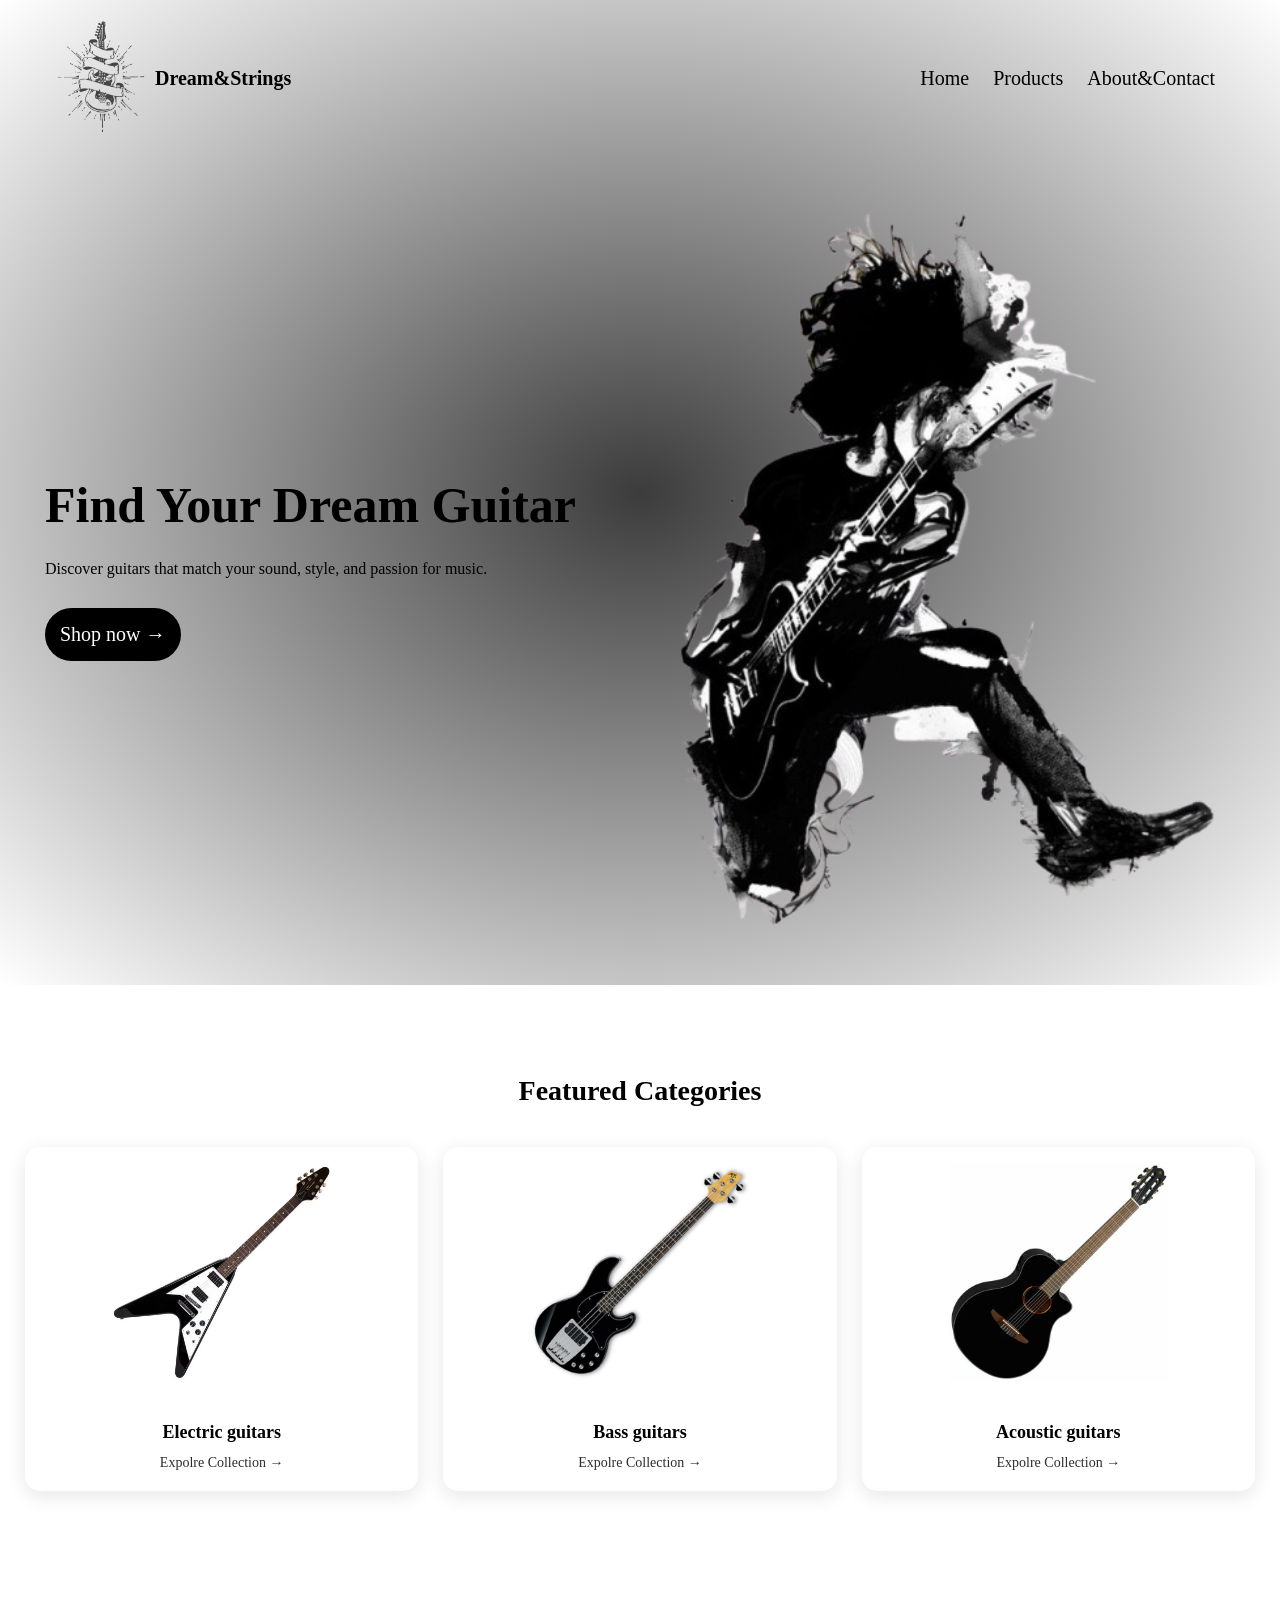
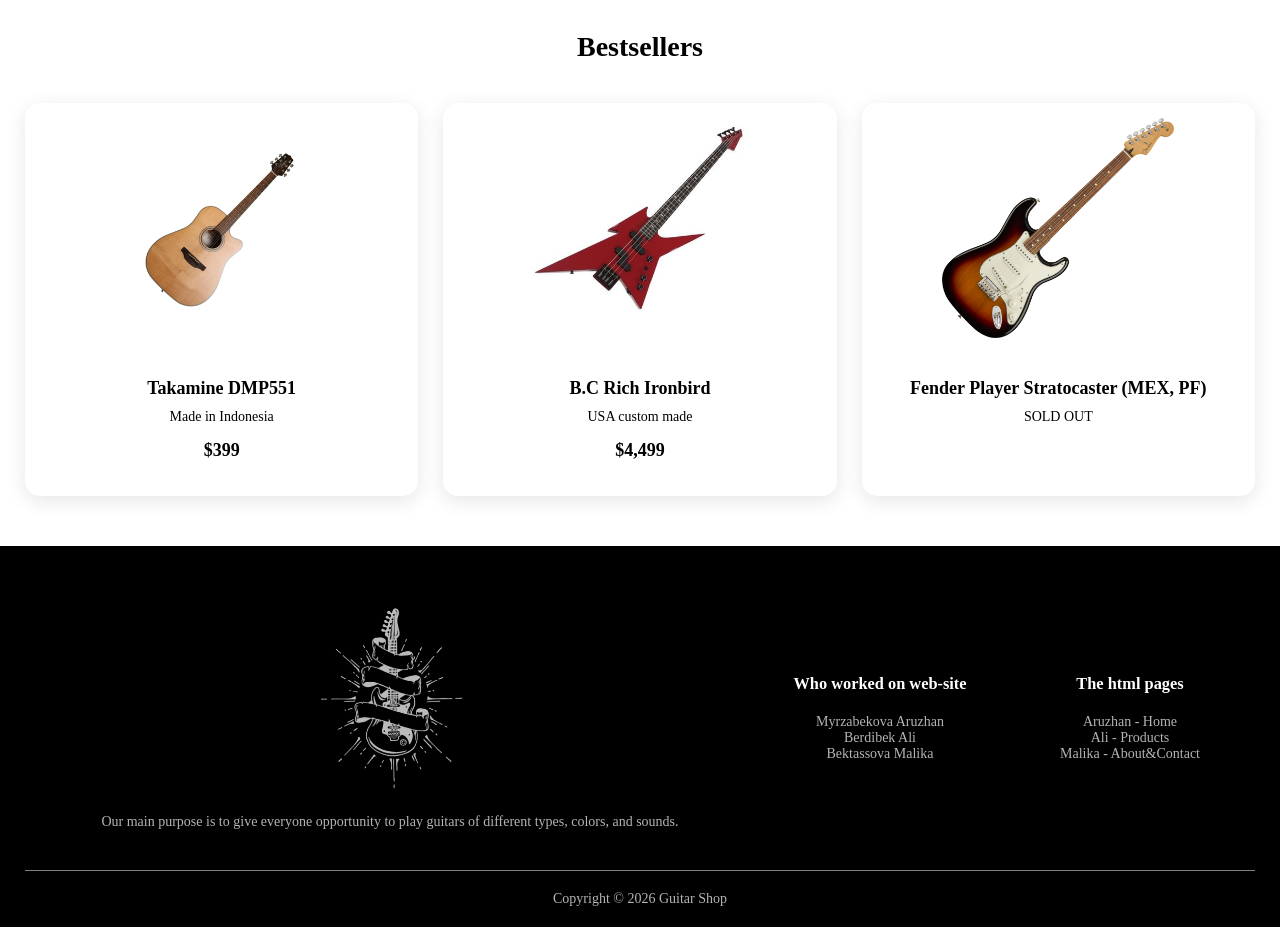
==== Guitar Shop/index.html @ 0321d76e "BlaBla" ====
<!DOCTYPE html>
<html lang="en">

<head>
  <meta charset="UTF-8">
  <title>Guitar shop - Home</title>
  <link rel="stylesheet" href="style1.css">
  <link rel="stylesheet" href="responsive.css">
  
</head>
<body>
  <header class="header">
    <div class="container">
      <div class="navbar">
        <div class="logo">
          <img src="images/logo.png" width="110px" alt="Guitar shop logo">
        </div>
        <h3 class="logo-name">Dream&Strings</h3>
        <nav>
          <ul>
            <li><a href="index.html.html" class="active">Home</a></li>
            <li><a href="products.html">Products</a></li>
            <li><a href="about&contact.html">About&Contact</a></li>
          </ul>
        </nav>
      </div>
      <section class="hero">
        <div class="row">
          <div class="hero-text">
            <h1>Find Your Dream Guitar</h1>
            <p>Discover guitars that match your sound, style, and passion for music.</p>
            <a href="products.html" class="btn"> Shop now &#8594;</a>
          </div>
          <div class="hero-image">
            <img src="images/image1.png">
          </div>
        </div>
      </section>
    </div>
  </header>
  <section class="featured-categories">
    <div class="container">
      <h2 class="title">Featured Categories</h2>
      <div class="category-grid">
        <article class="category-card">
          <a href="products.html#electric" class="category-image">
            <img src="images/category1.webp">
          </a>
          <div class="category-info">
            <h3>Electric guitars</h3>
            <a href="products.html#electric" class="category-link">Expolre Collection &#8594;</a>
          </div>
        </article>
        <article class="category-card">
          <a href="products.html#bass" class="category-image">
            <img src="images/category3.jpeg">
          </a>
          <div class="category-info">
            <h3>Bass guitars</h3>
            <a href="products.html#bass" class="category-link">Expolre Collection &#8594;</a>
          </div>
        </article>
        <article class="category-card">
          <a href="products.html#acoustic" class="category-image">
            <img src="images/category2.webp">
          </a>
          <div class="category-info">
            <h3>Acoustic guitars</h3>
            <a href="products.html#acoustic" class="category-link">Expolre Collection &#8594;</a>
          </div>
        </article>
      </div>
    </div>
  </section>
  <section class="bestsellers">
    <div class="container">
      <h2 class="title">Bestsellers</h2>
      <div class="product-grid">
        <article class="product-card">
          <a href="products.html#takamine" class="product-image">
            <img src="images/acoustic1.jpg" alt="takamine">
          </a>

          <div class="product-info">
            <h3>Takamine DMP551</h3>
            <p class="product-type">Made in Indonesia</p>
            <p class="product-price">$399</p>
          </div>
        </article>
        <article class="product-card" >
          <a href="products.html#bcrich" class="product-image">
            <img src="images/bass1.jpg" alt="bcrich">
          </a>

          <div class="product-info">
            <h3>B.C Rich Ironbird</h3>
            <p class="product-type">USA custom made</p>
            <p class="product-price">$4,499</p>

          </div>
        </article>
        <article class="product-card">
          <a href="products.html#electric" class="product-image">
            <img src="images/product1.jpeg" alt="fender">
          </a>
          <div class="product-info">
            <h3>Fender Player Stratocaster (MEX, PF)</h3>
            <p class="product-type">SOLD OUT</p>
          </div>
        </article>
      </div>
    </div>
  </section>
  <footer class="footer">
    <div class="container">
      <div class="row">
        <div class="footer-col-1">
          <img src="images/logo-inverted.png" width="125px">
          <p>Our main purpose is to give everyone opportunity to play guitars of different types, colors, and sounds.
          </p>
        </div>
        <div class="footer-col-2">
          <h3>Who worked on web-site</h3>
          <ul>
            <li>Myrzabekova Aruzhan</li>
            <li>Berdibek Ali</li>
            <li>Bektassova Malika</li>
          </ul>
        </div>
        <div class="footer-col-3">
          <h3>The html pages</h3>
          <ul>
            <li>Aruzhan - Home</li>
            <li>Ali - Products</li>
            <li>Malika - About&Contact</li>
          </ul>
        </div>
      </div>
      <hr>
      <p class="copyright">Copyright &copy 2026 Guitar Shop</p>
    </div>
  </footer>
</body>

</html>
---- Guitar Shop/style1.css ----
* {
  margin: 0;
  padding: 0;
  box-sizing: border-box;
}

html {
  scroll-behavior: smooth;
}

.navbar {
  display: flex;
  align-items: center;
  padding: 20px;
}

nav {
  flex: 1;
  text-align: right;
}

nav ul {
  display: inline-block;
  list-style-type: none;
}

nav ul li {
  display: inline-block;
  margin-right: 20px;
}

a {
  text-decoration: none;
  color: black;
  font-size: 20px;
}

.logo-name {
  font-size: 20px;
}

p {
  color: black;
}

.container {
  max-width: 1300px;
  margin: auto;
  padding-left: 25px;
  padding-right: 25px;
}

.row {
  display: flex;
  align-items: center;
  flex-wrap: wrap;
  justify-content: space-around;
}

.hero-section {
  padding: 30px 0 50px;
}

.hero {
  flex-basis: 50%;
  min-width: 300px;
}

.hero-text {
  padding-right: 30px;
}

.hero-image img {
  max-width: 100%;
  width: 100%;
  padding: 50px 0;
  margin: 0 auto;
  object-fit: contain;
}

.hero h1 {
  font-size: 50px;
  margin: 25px 0;
  line-height: 60px;
}

.btn {
  display: inline-block;
  background: black;
  color: white;
  padding: 15px;
  margin: 30px 0;
  border-radius: 30px;
}

.btn:hover {
  background: rgb(57, 56, 56);
  transform: translateY(-3px);
}

.header {
  background: radial-gradient(rgb(61, 60, 60), rgb(255, 255, 255));
}

.featured-categories {
  padding: 50px 0;
}

.category-grid {
  display: grid;
  grid-template-columns: repeat(3, minmax(0, 1fr));
  gap: 25px;
}

.category-card {
  border-radius: 15px;
  overflow: hidden;
  transition: transform 0.2s, box-shadow 0.2s;
  box-shadow: 0 5px 20px rgba(0, 0, 0, 0.1);
}

.category-card:hover {
  transform: translateY(-5px);
  box-shadow: 0 5px 20px rgba(0, 0, 0, 0.2);
}

.category-image {
  display: block;
  padding: 15px;
}

.category-image img {
  width: 100%;
  height: 220px;
  object-fit: contain;
}

.category-info {
  padding: 20px;
  text-align: center;
}

.category-info h3 {
  font-size: 18px;
  margin-bottom: 10px;
}

.category-link {
  display: inline-block;
  font-size: 14px;
  color: #2d2d2d;
  transition: color 0.2s;
}

.category-link:hover {
  color: #434242;
}

.title {
  text-align: center;
  margin: 40px 0;
  font-size: 28px;
  font-weight: bold;
  position: relative;
}

.bestsellers {
  padding: 50px 0;
}

.product-grid {
  display: grid;
  grid-template-columns: repeat(3, minmax(0, 1fr));
  gap: 25px;
}

.product-card {
  border-radius: 15px;
  overflow: hidden;
  transition: transform 0.2s, box-shadow 0.2s;
  box-shadow: 0 5px 20px rgba(0, 0, 0, 0.1);
}

.product-card:hover {
  transform: translateY(-5px);
  box-shadow: 0 5px 20px rgba(0, 0, 0, 0.2);
}

.product-image {
  display: block;
  padding: 15px;
}

.product-image img {
  width: 100%;
  height: 220px;
  object-fit: contain;
}

.product-info {
  padding: 20px;
  text-align: center;
  display: flex;
  flex-direction: column;
  align-items: center;
}

.product-info h3 {
  font-size: 18px;
  margin-bottom: 10px;
}

.product-type {
  font-size: 14px;
  margin-bottom: 15px;
}

.product-price {
  font-size: 18px;
  font-weight: bold;
  margin-bottom: 15px;
}

.eguitar,
.acoustic,
.bass {
  text-align: center;
}

.product-btn:hover {
  background: rgb(57, 56, 56);
  transform: translateY(-2px);
}

.footer {
  background: black;
  color: rgb(181, 180, 180);
  font-size: 14px;
  padding: 60px 0 20px;
}

.footer p {
  color: rgb(181, 180, 180);
}

.footer h3 {
  color: white;
  margin-bottom: 20px;
}

.footer-col-1,
.footer-col-2,
.footer-col-3 {
  min-width: 250px;
  margin-bottom: 20px;
}

.footer-col-1 {
  flex: 1;
  text-align: center;
}

.footer-col-1 img {
  width: 180px;
  margin-bottom: 20px;
}

.footer-col-2,
.footer-col-3 {
  flex-basis: 12%;
  text-align: center;
}

ul {
  list-style-type: none;
}

.copyright {
  text-align: center;
}

.footer hr {
  border: none;
  background: gray;
  height: 1px;
  margin: 20px 0;
}

.about-section,
.story-section,
.team-section,
.contact-section {
  padding: 50px 0;
}

.about-row {
  display: grid;
  grid-template-columns: 1fr 1fr;
  gap: 40px;
  align-items: center;
  margin-top: 30px;
}

.about-row img {
  width: 100%;
  border-radius: 15px;
  box-shadow: 0 5px 20px rgba(0, 0, 0, 0.1);
}

.about-text h3 {
  font-size: 26px;
  margin-bottom: 15px;
}

.about-text p {
  font-size: 16px;
  line-height: 1.7;
  margin-bottom: 12px;
}

.story-section {
  background-color: black;
  color: white;
}

.story-section .title {
  color: white;
}

.history-list {
  list-style: none;
  padding: 0;
  margin-top: 30px;
  border-left: 2px solid white;
}

.history-list li {
  padding-left: 25px;
  margin-bottom: 25px;
  position: relative;
}

.history-list li::before {
  content: "";
  position: absolute;
  left: -8px;
  top: 5px;
  width: 14px;
  height: 14px;
  background-color: white;
  border-radius: 50%;
}

.history-list strong {
  display: block;
  font-size: 20px;
  margin-bottom: 5px;
  color: white;
}

.story-section .history-list span {
  color: #b5b4b4;
}

.team-grid {
  display: grid;
  grid-template-columns: repeat(3, minmax(0, 1fr));
  gap: 25px;
  margin-top: 30px;
}

.team-card {
  border-radius: 15px;
  overflow: hidden;
  transition: transform 0.2s, box-shadow 0.2s;
  box-shadow: 0 5px 20px rgba(0, 0, 0, 0.1);
  padding: 25px;
  text-align: center;
}

.team-card:hover {
  transform: translateY(-5px);
  box-shadow: 0 5px 20px rgba(0, 0, 0, 0.2);
}

.team-card img {
  width: 130px;
  height: 130px;
  border-radius: 50%;
  object-fit: cover;
  margin-bottom: 15px;
}

.team-card h3 {
  font-size: 18px;
  margin-bottom: 8px;
}

.team-card .role {
  font-size: 14px;
  font-style: italic;
  margin-bottom: 10px;
  color: #434242;
}

.team-card p {
  font-size: 14px;
  line-height: 1.6;
}

.contact-row {
  display: grid;
  grid-template-columns: 1fr 1fr;
  gap: 50px;
  margin-top: 30px;
}

.contact-details h3 {
  font-size: 22px;
  margin-bottom: 20px;
}

.contact-details p {
  font-size: 16px;
  line-height: 1.7;
  margin-bottom: 12px;
}

.feedback-form {
  display: flex;
  flex-direction: column;
  gap: 10px;
  background: white;
  padding: 30px;
  border-radius: 15px;
  box-shadow: 0 5px 20px rgba(0, 0, 0, 0.1);
}

.feedback-form h3 {
  font-size: 22px;
  margin-bottom: 10px;
}

.feedback-form label {
  font-size: 14px;
  font-weight: bold;
}

.feedback-form input,
.feedback-form select,
.feedback-form textarea {
  padding: 12px;
  border: 1px solid #ccc;
  border-radius: 10px;
  font-family: inherit;
  font-size: 15px;
}

.feedback-form input:focus,
.feedback-form select:focus,
.feedback-form textarea:focus {
  outline: none;
  border-color: black;
}

.feedback-form textarea {
  resize: vertical;
}
---- Guitar Shop/responsive.css ----
@media (max-width:900px){
  .container {
    padding-left: 20px;
    padding-right: 20px;
  }
  nav ul li {
    margin-right: 12px;
  }
  .navbar {
    padding: 15px;
  }
  nav a {
    font-size: 17px;
  }
  .hero h1 {
    font-size: 40px;
    line-height: 48px;
  }
  .hero-text {
    flex: 1 1 45%;
  }
  .hero-image {
    flex: 1 1 45%;
  }
  .hero-image img {
    width: 100%;
    padding: 25px 0;
  }
  .category-grid {
    grid-template-columns: repeat(2, minmax(0, 1fr));
    gap: 20px;
  }
  .product-grid {
    grid-template-columns: repeat(2, minmax(0, 1fr));
    gap: 20px;
  }
  .product-image img {
    height: 200px;
  }
  .footer-col-1,.footer-col-2,.footer-col-3{
    min-width: 200px;
  }
}
@media (max-width:600px){
  .container {
    padding-left: 15px;
    padding-right: 15px;
  }
  .navbar {
    flex-direction: column;
    padding: 15px 10px;
  }
  .logo img {
    width: 90px;
  }
  .logo-name {
    font-size: 20px;
    margin-top: 5px;
  }
  nav{
    width: 100%;
    text-align: center;
    margin-top: 15px;
  }
  nav ul {
    display: flex;
    justify-content: center;
    flex-wrap: wrap;
    gap: 10px;
  }
  nav ul li {
    margin-right: 0;
  }
  nav a {
    font-size: 15px;
  }
  .row {
    flex-direction: column;
    align-items: center;
  }
  .hero-text {
    width: 100%;
    padding-right: 0;
    text-align: center;
  }
  .hero h1{
    font-size: 32px;
    line-height: 40px;
    margin: 20px 0;
  }
  .hero p{
    font-size: 15px;
    line-height: 1.6;
  }
  .hero-image {
    width: 100%;
  }
  .hero-image img {
    width: 100%;
    max-width: 400px;
    padding: 20px 0;
  }
  .btn {
    font-size: 16px;
    padding: 12px 20px;
    margin: 20px 0;
  }
  .title {
    font-size: 24px;
    margin: 25px 0;
  }
  .eguitar, .bass, .acoustic{
    font-size: 25px;
    padding: 0 10px;
  }
  .featured-category {
    padding: 30px 0;
  }
  .category-grid {
    grid-template-columns: 1fr;
    gap: 20px;
  }
  .category-image img {
    height: 200px;
  }
  .category-info {
    padding: 15px;
  }
  .bestsellers {
    padding: 30px 0;
  }
  .product-grid {
    grid-template-columns: 1fr;
    gap: 20px;
  }
  .product-image img {
    height: 230px;
  }
  .product-info {
    padding: 15px;
  }

  .product-info h3 {
    font-size: 17px;
  }

  .product-price {
    font-size: 18px;
  }
  .footer {
    padding: 35px 0 20px;
  }
  .footer .row {
    flex-direction: column;
  }

  .footer-col-1,
  .footer-col-2,
  .footer-col-3 {
    width: 100%;
    min-width: 0;
    text-align: center;
    margin-bottom: 25px;
  }

  .footer-col-1 img {
    width: 140px;
  }

  .footer h3 {
    font-size: 18px;
  }

  .copyright {
    font-size: 13px;
  }
  .about-section,
.story-section,
.team-section,
.contact-section{
  padding: 50px 0;
}
.about-row{
  display: grid;
  grid-template-columns: 1fr 1fr;
  gap: 40px;
  align-items: center;
  margin-top: 30px;
}
.about-row img{
  width: 100%;
  border-radius: 15px;
  box-shadow: 0 5px 20px rgba(0,0,0,0.1);
}
.about-text h3{
  font-size: 26px;
  margin-bottom: 15px;
}
.about-text p{
  font-size: 16px;
  line-height: 1.7;
  margin-bottom: 12px;
}
.story-section{
  background-color: black;
  color: white;
}
.story-section .title{
  color: white;
}
.history-list{
  list-style: none;
  padding: 0;
  margin-top: 30px;
  border-left: 2px solid white;
}
.history-list li{
  padding-left: 25px;
  margin-bottom: 25px;
  position: relative;
}
.history-list li::before{
  content: "";
  position: absolute;
  left: -8px;
  top: 5px;
  width: 14px;
  height: 14px;
  background-color: white;
  border-radius: 50%;
}
.history-list strong{
  display: block;
  font-size: 20px;
  margin-bottom: 5px;
  color: white;
}
.story-section .history-list span{
  color: #b5b4b4;
}
.team-grid{
  display: grid;
  grid-template-columns: repeat(3, minmax(0, 1fr));
  gap: 25px;
  margin-top: 30px;
}
.team-card{
  border-radius: 15px;
  overflow: hidden;
  transition: transform 0.2s, box-shadow 0.2s;
  box-shadow: 0 5px 20px rgba(0,0,0,0.1);
padding: 25px;
text-align: center;
}
.team-card:hover{
  transform: translateY(-5px);
  box-shadow: 0 5px 20px rgba(0,0,0,0.2);
}
.team-card img{
  width: 130px;
  height: 130px;
  border-radius: 50%;
  object-fit: cover;
  margin-bottom: 15px;
}
.team-card h3{
  font-size: 18px;
  margin-bottom: 8px;
}
.team-card .role{
  font-size: 14px;
  font-style: italic;
  margin-bottom: 10px;
  color: #434242;
}
.team-card p{
  font-size: 14px;
  line-height: 1.6;
}
.contact-row{
  display: grid;
  grid-template-columns: 1fr 1fr;
  gap: 50px;
  margin-top: 30px;
}
.contact-details h3{
  font-size: 22px;
  margin-bottom: 20px;
}
.contact-details p{
  font-size: 16px;
  line-height: 1.7;
  margin-bottom: 12px;
}
.feedback-form{
  display: flex;
  flex-direction: column;
  gap: 10px;
  background: white;
  padding: 30px;
  border-radius: 15px;
  box-shadow: 0 5px 20px rgba(0,0,0,0.1);
}
.feedback-form h3{
  font-size: 22px;
  margin-bottom: 10px;
}
.feedback-form label{
  font-size: 14px;
  font-weight: bold;
}
.feedback-form input,
.feedback-form select,
.feedback-form textarea{
  padding: 12px;
  border: 1px solid #ccc;
  border-radius: 10px;
  font-family: inherit;
  font-size: 15px;
}
.feedback-form input:focus,
.feedback-form select:focus,
.feedback-form textarea:focus{
  outline: none;
  border-color: black;
}
.feedback-form textarea{
  resize: vertical;
}

}
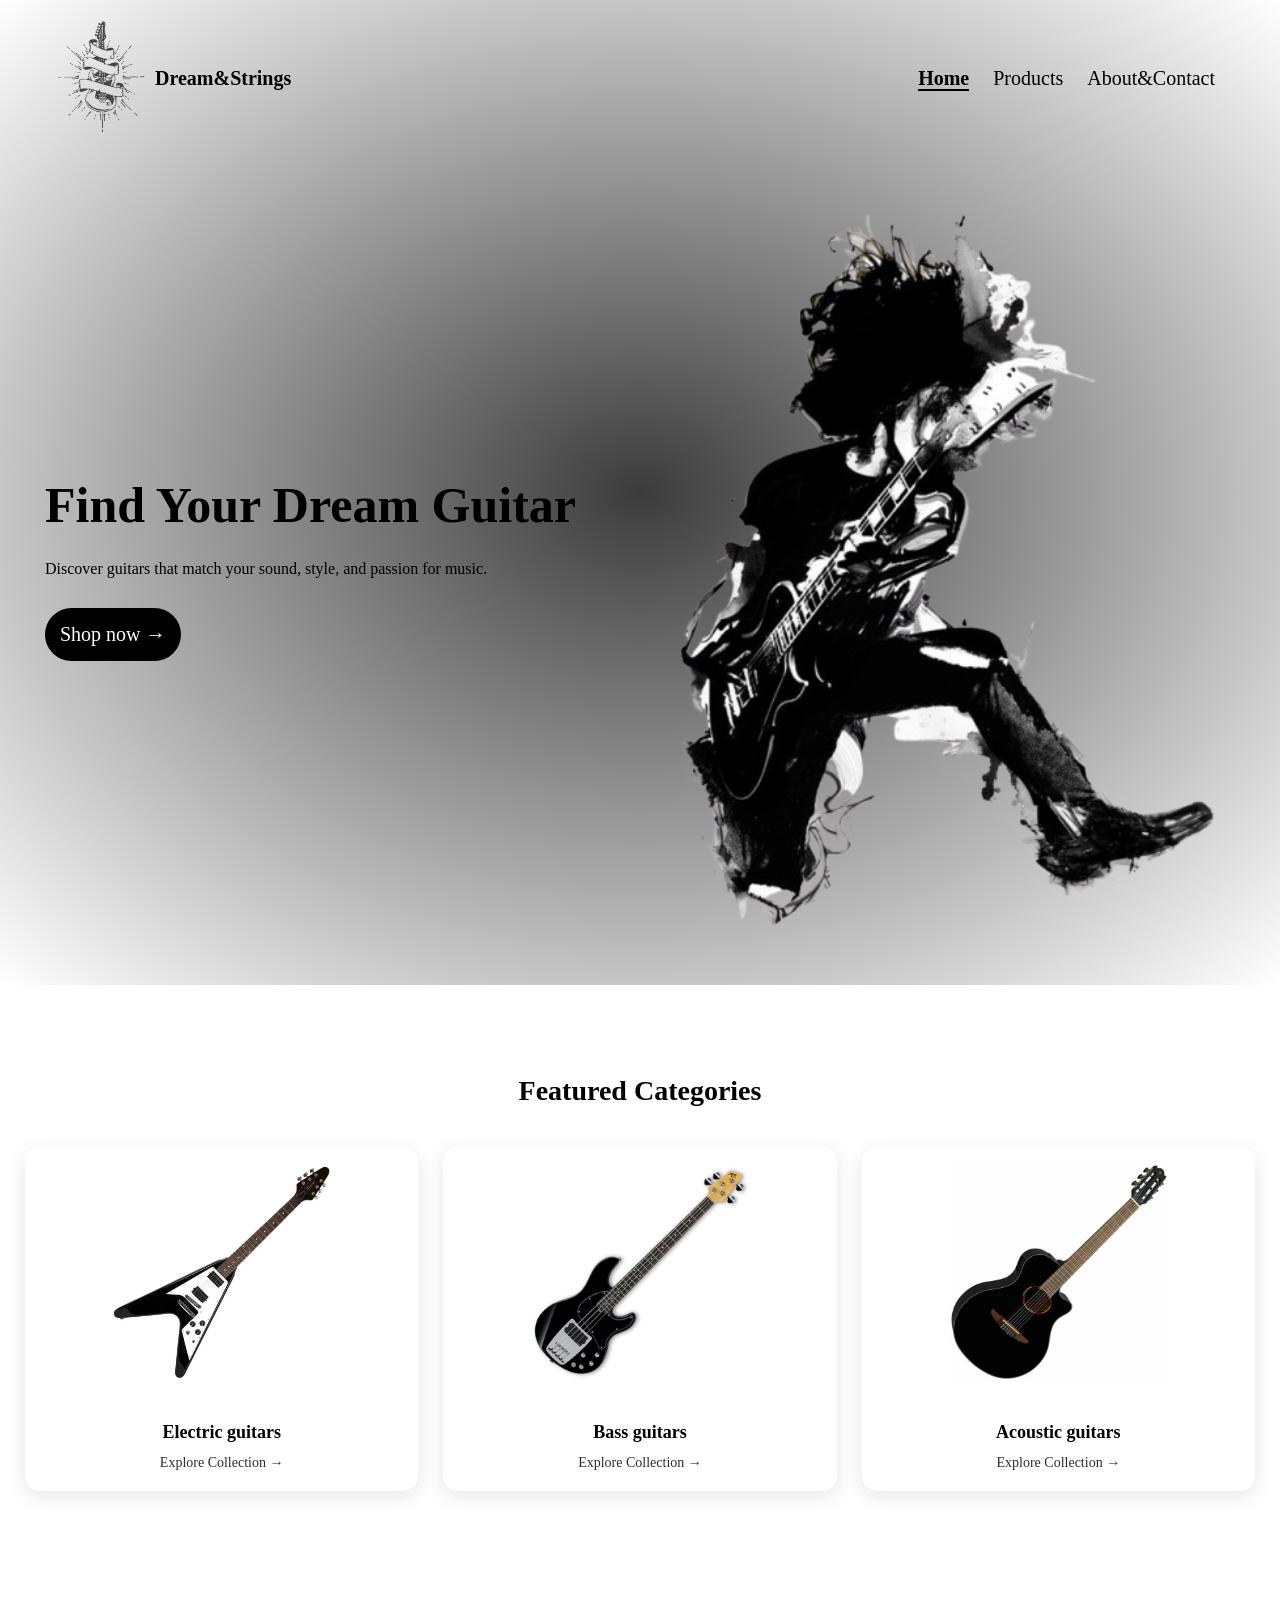
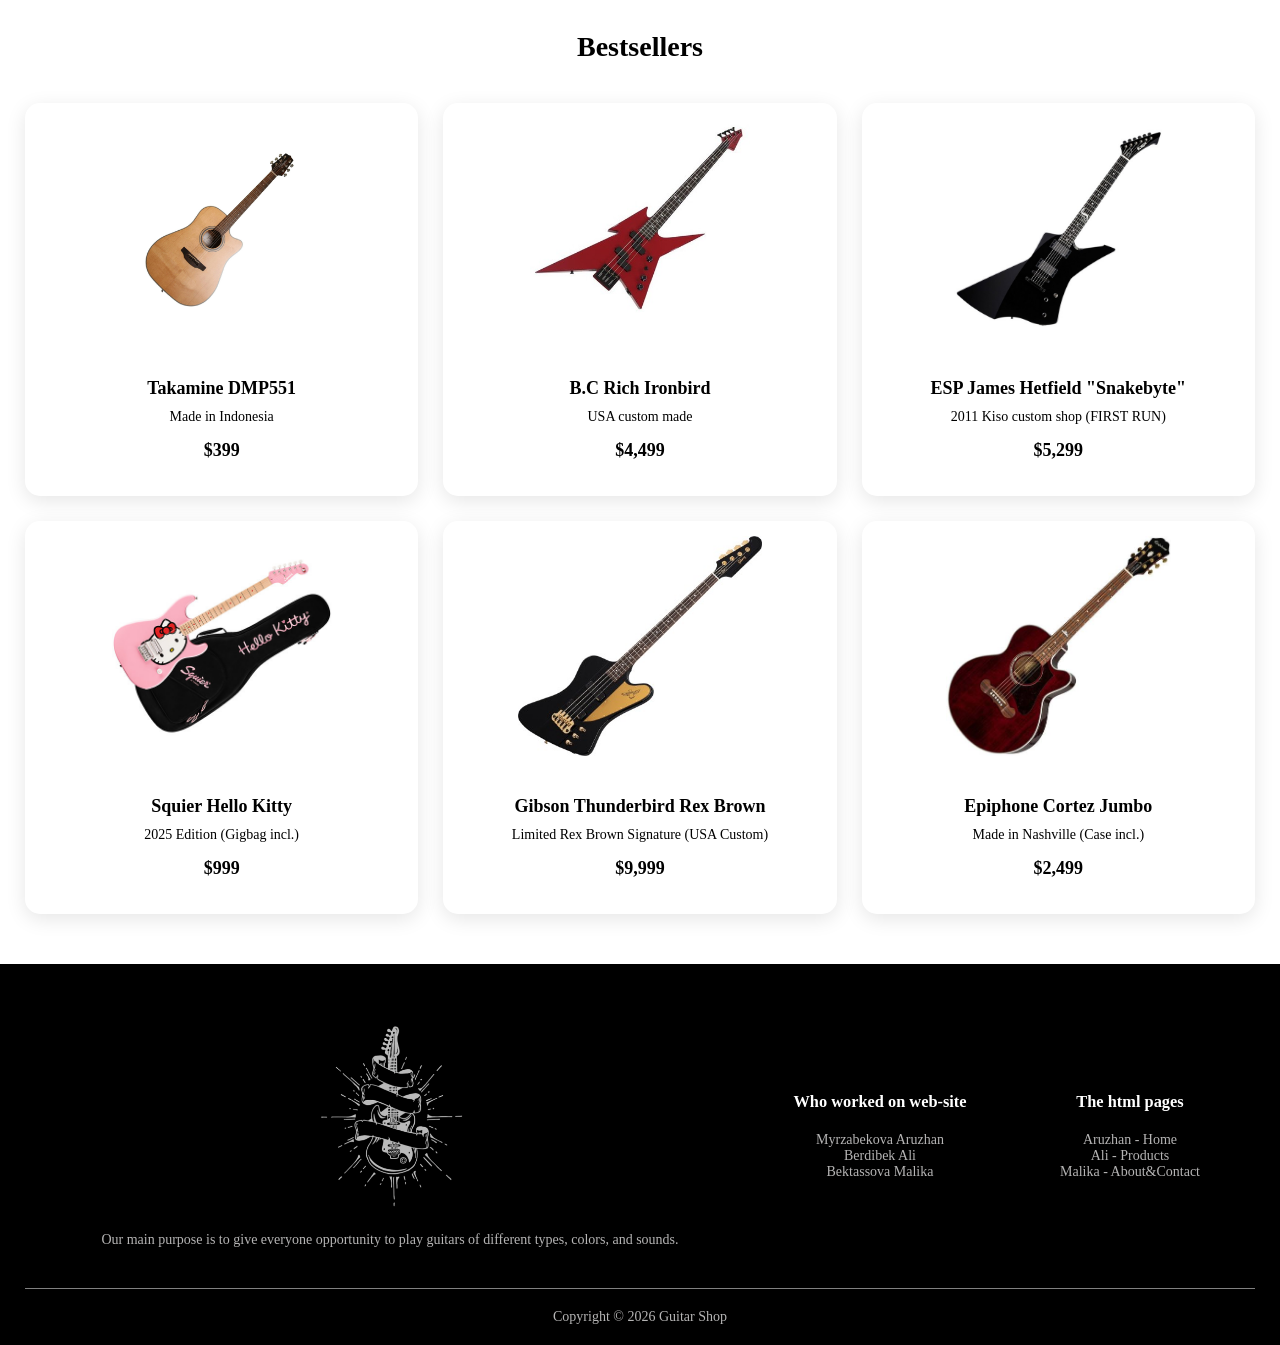
==== commit c4d68848: "Changes to responsive.css and style.css adding focus" ====
--- a/Guitar Shop/index.html
+++ b/Guitar Shop/index.html
@@ -3,6 +3,7 @@
 
 <head>
   <meta charset="UTF-8">
+  <meta name="viewport" content="width=device-width, initial-scale=1.0">
   <title>Guitar shop - Home</title>
   <link rel="stylesheet" href="style1.css">
   <link rel="stylesheet" href="responsive.css">
@@ -18,7 +19,7 @@
         <h3 class="logo-name">Dream&Strings</h3>
         <nav>
           <ul>
-            <li><a href="index.html.html" class="active">Home</a></li>
+            <li><a href="index.html" aria-current="page">Home</a></li>
             <li><a href="products.html">Products</a></li>
             <li><a href="about&contact.html">About&Contact</a></li>
           </ul>
@@ -32,7 +33,7 @@
             <a href="products.html" class="btn"> Shop now &#8594;</a>
           </div>
           <div class="hero-image">
-            <img src="images/image1.png">
+            <img src="images/image1.png" alt="Guitar shop hero image">
           </div>
         </div>
       </section>
@@ -44,29 +45,29 @@
       <div class="category-grid">
         <article class="category-card">
           <a href="products.html#electric" class="category-image">
-            <img src="images/category1.webp">
+            <img src="images/category1.webp" alt="Electric guitars">
           </a>
           <div class="category-info">
             <h3>Electric guitars</h3>
-            <a href="products.html#electric" class="category-link">Expolre Collection &#8594;</a>
+            <a href="products.html#electric" class="category-link">Explore Collection &#8594;</a>
           </div>
         </article>
         <article class="category-card">
           <a href="products.html#bass" class="category-image">
-            <img src="images/category3.jpeg">
+            <img src="images/category3.jpeg" alt="Bass guitars">
           </a>
           <div class="category-info">
             <h3>Bass guitars</h3>
-            <a href="products.html#bass" class="category-link">Expolre Collection &#8594;</a>
+            <a href="products.html#bass" class="category-link">Explore Collection &#8594;</a>
           </div>
         </article>
         <article class="category-card">
           <a href="products.html#acoustic" class="category-image">
-            <img src="images/category2.webp">
+            <img src="images/category2.webp" alt="Acoustic guitars">
           </a>
           <div class="category-info">
             <h3>Acoustic guitars</h3>
-            <a href="products.html#acoustic" class="category-link">Expolre Collection &#8594;</a>
+            <a href="products.html#acoustic" class="category-link">Explore Collection &#8594;</a>
           </div>
         </article>
       </div>
@@ -78,7 +79,7 @@
       <div class="product-grid">
         <article class="product-card">
           <a href="products.html#takamine" class="product-image">
-            <img src="images/acoustic1.jpg" alt="takamine">
+            <img src="images/acoustic1.jpg" alt="Takamine DMP551">
           </a>
 
           <div class="product-info">
@@ -89,7 +90,7 @@
         </article>
         <article class="product-card" >
           <a href="products.html#bcrich" class="product-image">
-            <img src="images/bass1.jpg" alt="bcrich">
+            <img src="images/bass1.jpg" alt="B.C Rich Ironbird">
           </a>
 
           <div class="product-info">
@@ -99,14 +100,53 @@
 
           </div>
         </article>
+       <article class="product-card">
+            <a href="products.html#esp" class="product-image">
+                <img src="images/guitar2.jpg" alt="ESP James Hetfield Snakebyte">
+            </a>
+
+            <div class="product-info">
+                <h3>ESP James Hetfield "Snakebyte"</h3>
+                <p class="product-type">2011 Kiso custom shop (FIRST RUN)</p>
+                <p class="product-price">$5,299</p>
+
+            </div>
+        </article>
         <article class="product-card">
-          <a href="products.html#electric" class="product-image">
-            <img src="images/product1.jpeg" alt="fender">
-          </a>
-          <div class="product-info">
-            <h3>Fender Player Stratocaster (MEX, PF)</h3>
-            <p class="product-type">SOLD OUT</p>
-          </div>
+            <a href="products.html#HelloKitty" class="product-image">
+                <img src="images/guitar3.jpg" alt="Squier Hello Kitty">
+            </a>
+
+            <div class="product-info">
+                <h3>Squier Hello Kitty</h3>
+                <p class="product-type">2025 Edition (Gigbag incl.)</p>
+                <p class="product-price">$999</p>
+
+            </div>
+        </article>
+        <article class="product-card">
+            <a href="products.html#Gibson" class="product-image">
+                <img src="images/bass3.jpg" alt="Gibson Thunderbird Rex Brown">
+            </a>
+
+            <div class="product-info">
+                <h3>Gibson Thunderbird Rex Brown</h3>
+                <p class="product-type">Limited Rex Brown Signature (USA Custom)</p>
+                <p class="product-price">$9,999</p>
+
+            </div>
+        </article>
+        <article class="product-card">
+            <a href="products.html#Epiphone" class="product-image">
+                <img src="images/acoustic3.jpg" alt="Epiphone Cortez Jumbo">
+            </a>
+
+            <div class="product-info">
+                <h3>Epiphone Cortez Jumbo</h3>
+                <p class="product-type">Made in Nashville (Case incl.)</p>
+                <p class="product-price">$2,499</p>
+
+            </div>
         </article>
       </div>
     </div>
@@ -115,7 +155,7 @@
     <div class="container">
       <div class="row">
         <div class="footer-col-1">
-          <img src="images/logo-inverted.png" width="125px">
+          <img src="images/logo-inverted.png" width="125px" alt="Guitar shop logo">
           <p>Our main purpose is to give everyone opportunity to play guitars of different types, colors, and sounds.
           </p>
         </div>
--- a/Guitar Shop/style1.css
+++ b/Guitar Shop/style1.css
@@ -18,7 +18,14 @@
   flex: 1;
   text-align: right;
 }
-
+nav a[aria-current="page"] {
+  font-weight: bold;
+  border-bottom: 2px solid black;
+}
+a:focus-visible,button:focus-visible,input:focus-visible,select:focus-visible,textarea:focus-visible {
+  outline: 1px solid black;
+  outline-offset: 2px;
+}
 nav ul {
   display: inline-block;
   list-style-type: none;
